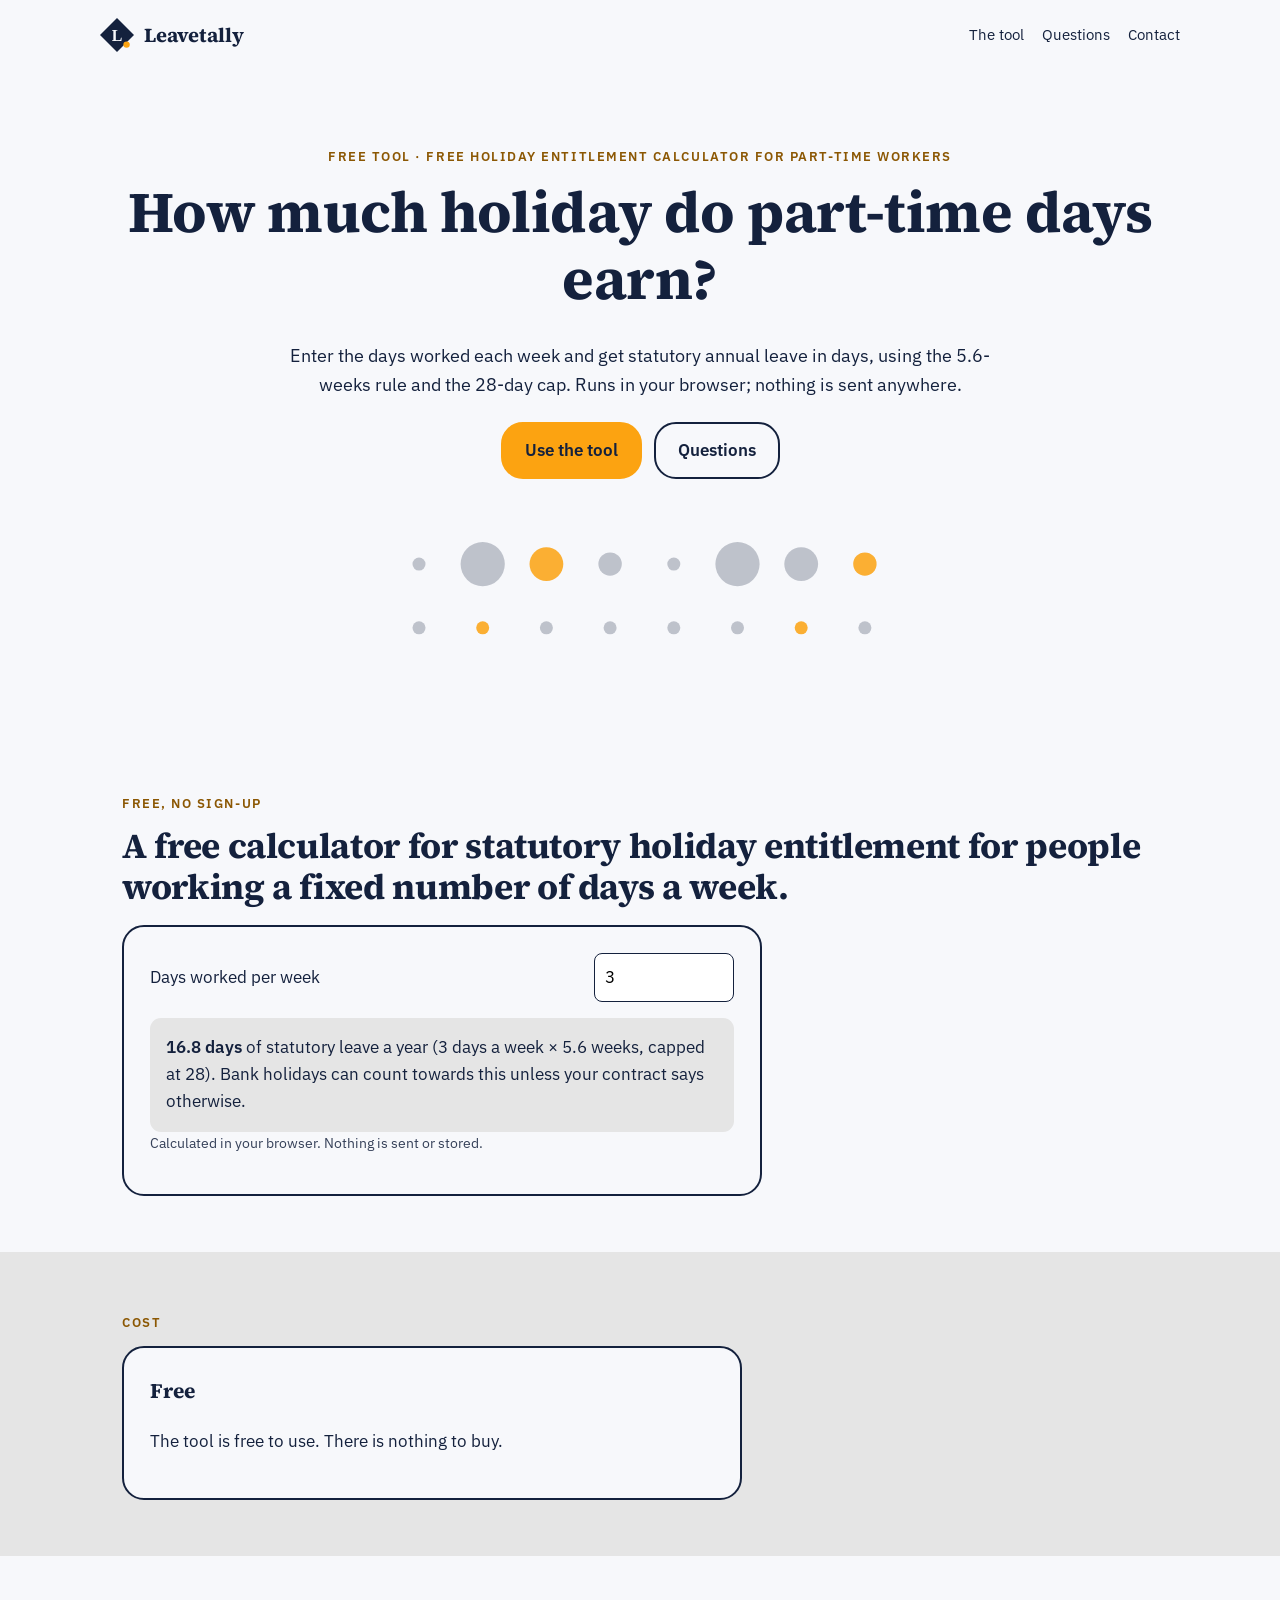
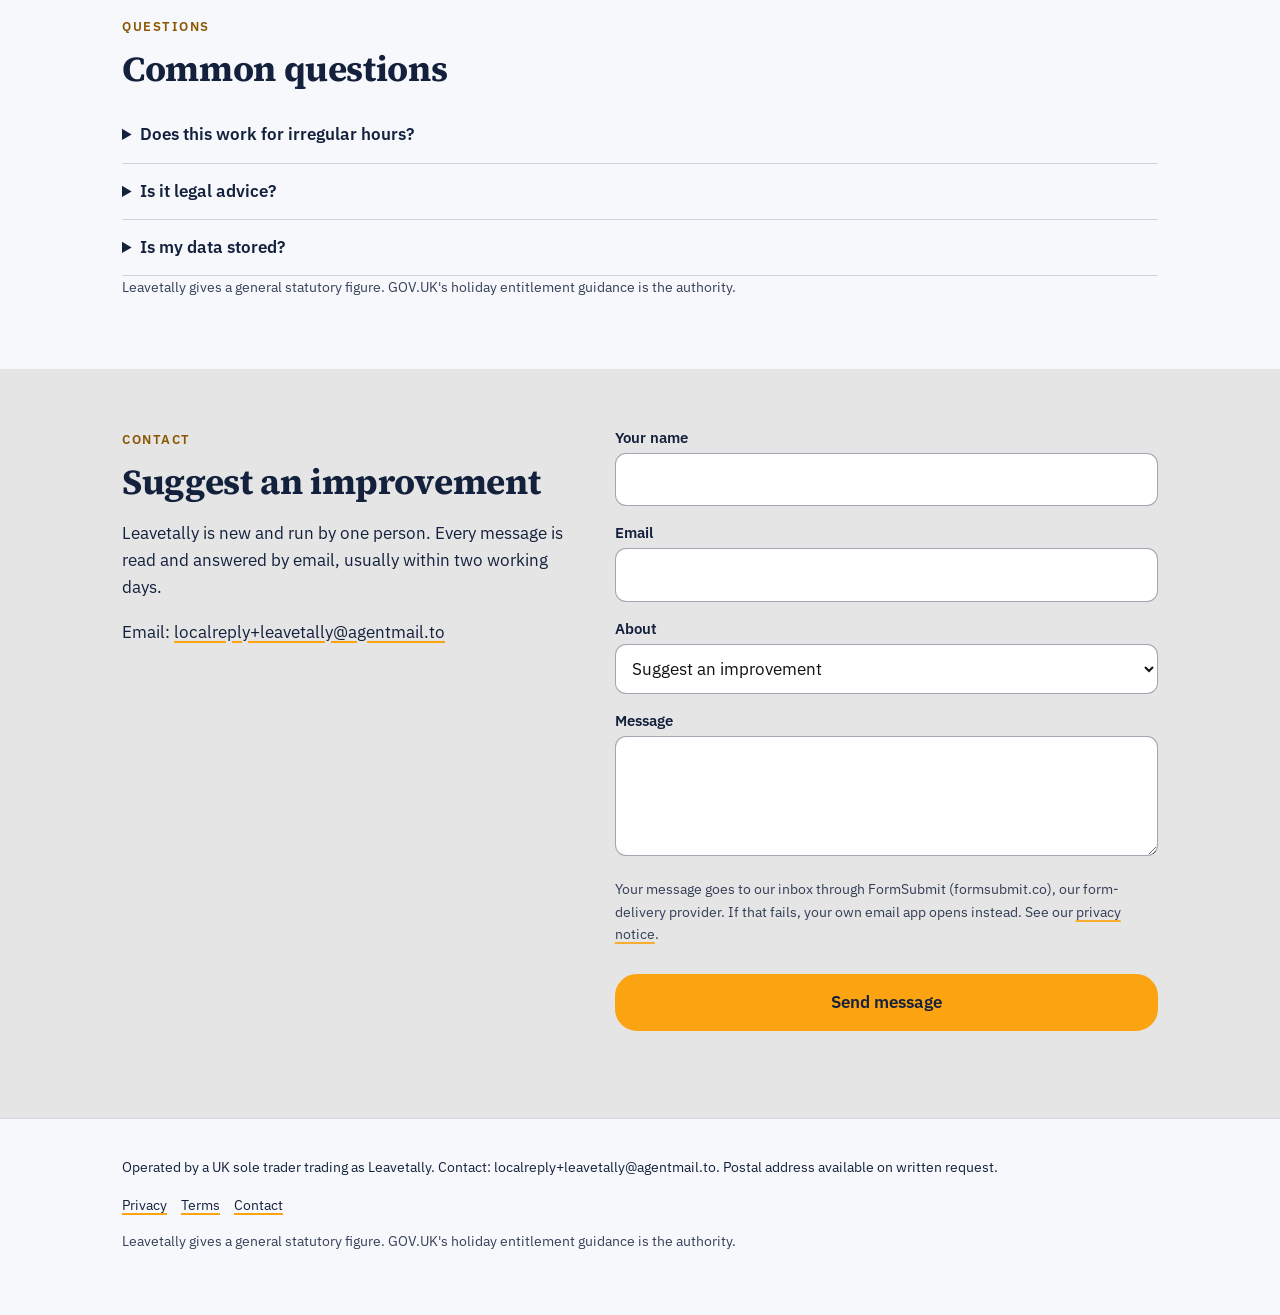
==== index.html @ 3ec3fa9c "Publish site 2026-10-19 21:36 BST" ====
<!doctype html>
<html lang="en-GB">
<head>
<meta charset="utf-8">
<meta name="viewport" content="width=device-width, initial-scale=1">
<meta http-equiv="Content-Security-Policy" content="default-src 'self'; img-src 'self' data: https://localreplyloop.goatcounter.com; style-src 'self'; script-src 'self'; font-src 'self'; connect-src 'self' https://formsubmit.co; form-action 'self'; base-uri 'self'; object-src 'none'">
<meta name="referrer" content="strict-origin-when-cross-origin">
<title>Leavetally: How much holiday do part-time days earn?</title>
<meta name="description" content="A free calculator for statutory holiday entitlement for people working a fixed number of days a week.">
<meta name="theme-color" content="#14213D">
<meta property="og:type" content="website"><meta property="og:title" content="Leavetally: How much holiday do part-time days earn?"><meta property="og:description" content="A free calculator for statutory holiday entitlement for people working a fixed number of days a week.">
<meta property="og:image" content="https://evanturner557-del.github.io/leavetally/assets/og.png"><meta property="og:image:width" content="1200"><meta property="og:image:height" content="630">
<meta property="og:image:alt" content="Leavetally: How much holiday do part-time days earn?"><meta property="og:site_name" content="Leavetally"><meta property="og:locale" content="en_GB">
<meta property="og:url" content="https://evanturner557-del.github.io/leavetally/"><meta name="twitter:card" content="summary_large_image">
<link rel="canonical" href="https://evanturner557-del.github.io/leavetally/">
<link rel="icon" href="assets/favicon.svg" type="image/svg+xml">
<link rel="stylesheet" href="assets/site.css">
<script src="assets/config.js"></script>
<script src="assets/analytics.js" defer></script>
<script src="_shared/kit.js" defer></script><script src="assets/tool.js" defer></script>
</head>
<body>
<a class="skip" href="#main">Skip to content</a>
<header><div class="wrap top"><a class="brand" href="./"><svg viewBox="0 0 64 64" aria-hidden="true" width="34" height="34"><path d="M32 0 64 32 32 64 0 32z" fill="#14213D"/><text x="32" y="43" text-anchor="middle" font-family="Georgia, serif" font-weight="700" font-size="30" fill="#F7F8FB">L</text><circle cx="50" cy="50" r="6" fill="#FCA311"/></svg>Leavetally</a><nav aria-label="Primary"><a href="#tool">The tool</a><a href="#faq">Questions</a><a href="#contact">Contact</a></nav></div></header><section class="hero"><div class="wrap"><span class="eyebrow">Free tool · Free holiday entitlement calculator for part-time workers</span><h1>How much holiday do part-time days earn?</h1><p class="lede">Enter the days worked each week and get statutory annual leave in days, using the 5.6-weeks rule and the 28-day cap. Runs in your browser; nothing is sent anywhere.</p><div class="ctas"><a class="btn" href="#tool" data-cta="hero">Use the tool</a><a class="btn ghost" href="#faq" data-cta="hero-secondary">Questions</a></div><div class="art"><svg viewBox="0 0 400 400" role="img" aria-label="Decorative pattern" class="motif" preserveAspectRatio="xMidYMid slice"><circle cx="30" cy="30" r="5" fill="#FCA311" fill-opacity="0.85"/><circle cx="30" cy="79" r="5" fill="#14213D" fill-opacity="0.25"/><circle cx="30" cy="128" r="5" fill="#14213D" fill-opacity="0.25"/><circle cx="30" cy="177" r="5" fill="#14213D" fill-opacity="0.25"/><circle cx="30" cy="226" r="5" fill="#14213D" fill-opacity="0.25"/><circle cx="30" cy="275" r="5" fill="#FCA311" fill-opacity="0.85"/><circle cx="30" cy="324" r="5" fill="#14213D" fill-opacity="0.25"/><circle cx="30" cy="373" r="5" fill="#14213D" fill-opacity="0.25"/><circle cx="79" cy="30" r="5" fill="#14213D" fill-opacity="0.25"/><circle cx="79" cy="79" r="9" fill="#14213D" fill-opacity="0.25"/><circle cx="79" cy="128" r="13" fill="#14213D" fill-opacity="0.25"/><circle cx="79" cy="177" r="17" fill="#14213D" fill-opacity="0.25"/><circle cx="79" cy="226" r="5" fill="#FCA311" fill-opacity="0.85"/><circle cx="79" cy="275" r="9" fill="#14213D" fill-opacity="0.25"/><circle cx="79" cy="324" r="13" fill="#14213D" fill-opacity="0.25"/><circle cx="79" cy="373" r="17" fill="#14213D" fill-opacity="0.25"/><circle cx="128" cy="30" r="5" fill="#14213D" fill-opacity="0.25"/><circle cx="128" cy="79" r="13" fill="#14213D" fill-opacity="0.25"/><circle cx="128" cy="128" r="5" fill="#14213D" fill-opacity="0.25"/><circle cx="128" cy="177" r="13" fill="#FCA311" fill-opacity="0.85"/><circle cx="128" cy="226" r="5" fill="#14213D" fill-opacity="0.25"/><circle cx="128" cy="275" r="13" fill="#14213D" fill-opacity="0.25"/><circle cx="128" cy="324" r="5" fill="#14213D" fill-opacity="0.25"/><circle cx="128" cy="373" r="13" fill="#14213D" fill-opacity="0.25"/><circle cx="177" cy="30" r="5" fill="#14213D" fill-opacity="0.25"/><circle cx="177" cy="79" r="17" fill="#14213D" fill-opacity="0.25"/><circle cx="177" cy="128" r="13" fill="#FCA311" fill-opacity="0.85"/><circle cx="177" cy="177" r="9" fill="#14213D" fill-opacity="0.25"/><circle cx="177" cy="226" r="5" fill="#14213D" fill-opacity="0.25"/><circle cx="177" cy="275" r="17" fill="#14213D" fill-opacity="0.25"/><circle cx="177" cy="324" r="13" fill="#14213D" fill-opacity="0.25"/><circle cx="177" cy="373" r="9" fill="#FCA311" fill-opacity="0.85"/><circle cx="226" cy="30" r="5" fill="#14213D" fill-opacity="0.25"/><circle cx="226" cy="79" r="5" fill="#FCA311" fill-opacity="0.85"/><circle cx="226" cy="128" r="5" fill="#14213D" fill-opacity="0.25"/><circle cx="226" cy="177" r="5" fill="#14213D" fill-opacity="0.25"/><circle cx="226" cy="226" r="5" fill="#14213D" fill-opacity="0.25"/><circle cx="226" cy="275" r="5" fill="#14213D" fill-opacity="0.25"/><circle cx="226" cy="324" r="5" fill="#FCA311" fill-opacity="0.85"/><circle cx="226" cy="373" r="5" fill="#14213D" fill-opacity="0.25"/><circle cx="275" cy="30" r="5" fill="#FCA311" fill-opacity="0.85"/><circle cx="275" cy="79" r="9" fill="#14213D" fill-opacity="0.25"/><circle cx="275" cy="128" r="13" fill="#14213D" fill-opacity="0.25"/><circle cx="275" cy="177" r="17" fill="#14213D" fill-opacity="0.25"/><circle cx="275" cy="226" r="5" fill="#14213D" fill-opacity="0.25"/><circle cx="275" cy="275" r="9" fill="#FCA311" fill-opacity="0.85"/><circle cx="275" cy="324" r="13" fill="#14213D" fill-opacity="0.25"/><circle cx="275" cy="373" r="17" fill="#14213D" fill-opacity="0.25"/><circle cx="324" cy="30" r="5" fill="#14213D" fill-opacity="0.25"/><circle cx="324" cy="79" r="13" fill="#14213D" fill-opacity="0.25"/><circle cx="324" cy="128" r="5" fill="#14213D" fill-opacity="0.25"/><circle cx="324" cy="177" r="13" fill="#14213D" fill-opacity="0.25"/><circle cx="324" cy="226" r="5" fill="#FCA311" fill-opacity="0.85"/><circle cx="324" cy="275" r="13" fill="#14213D" fill-opacity="0.25"/><circle cx="324" cy="324" r="5" fill="#14213D" fill-opacity="0.25"/><circle cx="324" cy="373" r="13" fill="#14213D" fill-opacity="0.25"/><circle cx="373" cy="30" r="5" fill="#14213D" fill-opacity="0.25"/><circle cx="373" cy="79" r="17" fill="#14213D" fill-opacity="0.25"/><circle cx="373" cy="128" r="13" fill="#14213D" fill-opacity="0.25"/><circle cx="373" cy="177" r="9" fill="#FCA311" fill-opacity="0.85"/><circle cx="373" cy="226" r="5" fill="#14213D" fill-opacity="0.25"/><circle cx="373" cy="275" r="17" fill="#14213D" fill-opacity="0.25"/><circle cx="373" cy="324" r="13" fill="#14213D" fill-opacity="0.25"/><circle cx="373" cy="373" r="9" fill="#14213D" fill-opacity="0.25"/></svg></div></div></section>
<main id="main">
<section id="tool"><div class="wrap"><span class="eyebrow">Free, no sign-up</span><h2>A free calculator for statutory holiday entitlement for people working a fixed number of days a week.</h2><form class="tool" id="calc" novalidate><div class="row"><label for="t-days">Days worked per week</label><input type="number" id="t-days" data-k="days" value="3" step="0.5" min="0" inputmode="decimal"></div><div class="result" id="result" role="status" aria-live="polite"></div><p class="fine">Calculated in your browser. Nothing is sent or stored.</p></form></div></section>
<section class="tint" id="price"><div class="wrap"><span class="eyebrow">Cost</span><div class="pricebox"><p class="price">Free</p><p>The tool is free to use. There is nothing to buy.</p></div></div></section>
<section id="faq"><div class="wrap"><span class="eyebrow">Questions</span><h2>Common questions</h2><details><summary>Does this work for irregular hours?</summary><p>No. Irregular-hours and part-year workers have separate rules. See GOV.UK&#x27;s holiday entitlement guidance.</p></details><details><summary>Is it legal advice?</summary><p>No. It applies the basic statutory rule. Contracts can give more.</p></details><details><summary>Is my data stored?</summary><p>No. The calculation happens in your browser.</p></details><p class="fine" style="margin-top:18px">Leavetally gives a general statutory figure. GOV.UK&#x27;s holiday entitlement guidance is the authority.</p></div></section>
<section class="tint" id="contact"><div class="wrap contact-grid"><div><span class="eyebrow">Contact</span><h2>Suggest an improvement</h2><p>Leavetally is new and run by one person. Every message is read and answered by email, usually within two working days.</p><p>Email: <a href="mailto:localreply+leavetally@agentmail.to">localreply+leavetally@agentmail.to</a></p></div><form class="form" data-contact data-formsubmit="localreply+leavetally@agentmail.to" data-email="localreply+leavetally@agentmail.to" data-subject="Leavetally enquiry" novalidate>
<div><label for="f-name">Your name</label><input id="f-name" name="name" autocomplete="name" required></div>
<div><label for="f-email">Email</label><input id="f-email" name="email" type="email" autocomplete="email" required></div>
<div><label for="f-plan">About</label><select id="f-plan" name="plan"><option value="Suggest an improvement">Suggest an improvement</option><option value="Report a mistake">Report a mistake</option><option value="Something else">Something else</option></select></div>
<div><label for="f-message">Message</label><textarea id="f-message" name="message"></textarea></div>
<p class="hint">Your message goes to our inbox through FormSubmit (formsubmit.co), our form-delivery provider. If that fails, your own email app opens instead. See our <a href="privacy.html">privacy notice</a>.</p>
<button class="btn" type="submit">Send message</button>
<p class="form-status" role="status" aria-live="polite"></p>
</form></div></section>
</main><footer><div class="wrap"><p>Operated by a UK sole trader trading as Leavetally. Contact: localreply+leavetally@agentmail.to. Postal address available on written request.</p>
<p><a href="privacy.html">Privacy</a><a href="terms.html">Terms</a><a href="./#contact">Contact</a></p>
<p class="fine">Leavetally gives a general statutory figure. GOV.UK&#x27;s holiday entitlement guidance is the authority.</p></div></footer>
</body></html>
---- assets/site.css ----
@font-face{font-family:'Source Serif 4';font-weight:700;font-style:normal;font-display:swap;src:url(fonts/source-serif-4-latin-700-normal.woff2) format('woff2')}
@font-face{font-family:'IBM Plex Sans';font-weight:400;font-style:normal;font-display:swap;src:url(fonts/ibm-plex-sans-latin-400-normal.woff2) format('woff2')}
@font-face{font-family:'IBM Plex Sans';font-weight:600;font-style:normal;font-display:swap;src:url(fonts/ibm-plex-sans-latin-600-normal.woff2) format('woff2')}
:root{--ink:#14213D;--paper:#F7F8FB;--acc:#FCA311;--acc-text:#8B5703;--on-acc:#14213D;--soft:#E5E5E5;--on-ink:#F7F8FB;--r:22px;--br:22px;--head:'Source Serif 4', Georgia, serif;--body:'IBM Plex Sans', system-ui, sans-serif}
*,*::before,*::after{box-sizing:border-box}html{scroll-behavior:smooth}@media (prefers-reduced-motion:reduce){html{scroll-behavior:auto}*{transition:none!important}}
body{margin:0;font-family:var(--body);color:var(--ink);background:var(--paper);line-height:1.6;font-size:17px;-webkit-font-smoothing:antialiased}
h1,h2,h3{font-family:var(--head);line-height:1.15;margin:0 0 .5em;letter-spacing:-.01em}h1{font-size:clamp(2.1rem,5vw,3.6rem)}h2{font-size:clamp(1.5rem,3vw,2.2rem)}h3{font-size:1.15rem}
p{margin:0 0 1em}a{color:var(--ink);text-decoration-color:var(--acc);text-underline-offset:3px;text-decoration-thickness:2px}
.wrap{max-width:1080px;margin:0 auto;padding:0 22px}.skip{position:absolute;left:-999px}.skip:focus{left:12px;top:12px;background:var(--ink);color:var(--on-ink);padding:8px 12px;z-index:9}
:focus-visible{outline:3px solid var(--acc);outline-offset:2px}
.top{display:flex;align-items:center;justify-content:space-between;padding:18px 0;gap:16px}.brand{display:flex;align-items:center;gap:10px;font-family:var(--head);font-weight:700;font-size:1.25rem;text-decoration:none}
.top nav a{margin-left:18px;font-size:.95rem;text-decoration:none}.top nav a:hover{text-decoration:underline}
.btn{display:inline-block;background:var(--acc);color:var(--on-acc);padding:13px 22px;border-radius:var(--br);font-weight:600;text-decoration:none;border:2px solid var(--acc);cursor:pointer;font:inherit;font-weight:600}
.btn:hover{filter:brightness(.94)}.btn.ghost{background:transparent;color:var(--ink);border-color:var(--ink)}
.eyebrow{display:inline-block;font-size:.8rem;letter-spacing:.12em;text-transform:uppercase;font-weight:600;color:var(--acc-text);margin-bottom:12px}
.hero{padding:48px 0 64px}.hero .lede{font-size:1.15rem;max-width:40em}.ctas{display:flex;gap:12px;flex-wrap:wrap;margin-top:22px}
.motif{width:100%;height:auto;max-width:420px;display:block}
.draft{display:inline-block;background:var(--soft);border:1px dashed var(--ink);padding:3px 10px;border-radius:999px;font-size:.82rem;font-weight:600;margin-bottom:14px}
section{padding:56px 0}.tint{background:var(--soft)}
.steps{display:grid;grid-template-columns:repeat(auto-fit,minmax(220px,1fr));gap:22px;counter-reset:s}
.step{padding:22px;border-radius:var(--r);background:var(--paper);border:1px solid color-mix(in srgb,var(--ink) 14%,transparent)}
.step::before{counter-increment:s;content:"0" counter(s);font-family:var(--head);font-weight:700;color:var(--acc-text);display:block;font-size:1.4rem;margin-bottom:6px}
.points{display:grid;grid-template-columns:repeat(auto-fit,minmax(240px,1fr));gap:26px}.point h3{border-top:4px solid var(--acc);padding-top:12px}
.price{font-family:var(--head);font-size:1.3rem;font-weight:700}.pricebox{border:2px solid var(--ink);border-radius:var(--r);padding:26px;max-width:620px;background:var(--paper)}
details{border-bottom:1px solid color-mix(in srgb,var(--ink) 18%,transparent);padding:14px 0}summary{cursor:pointer;font-weight:600}details p{margin-top:10px}
.form{display:grid;gap:14px;max-width:620px}.form label{font-weight:600;font-size:.95rem;display:block;margin-bottom:4px}
.form input,.form textarea,.form select{width:100%;padding:12px;border:1.5px solid color-mix(in srgb,var(--ink) 40%,transparent);border-radius:calc(var(--r)/2);font:inherit;background:#fff;color:#111}
.form textarea{min-height:120px}.hint,.fine{font-size:.88rem;opacity:.85}.form-status{font-weight:600}
.contact-grid{display:grid;grid-template-columns:1fr 1.2fr;gap:40px}@media(max-width:800px){.contact-grid{grid-template-columns:1fr}.top nav{display:none}}
footer{padding:36px 0 48px;font-size:.9rem;border-top:1px solid color-mix(in srgb,var(--ink) 15%,transparent)}footer a{margin-right:14px}
.tool{background:var(--paper);border:2px solid var(--ink);border-radius:var(--r);padding:26px;max-width:640px}.tool .row{display:grid;grid-template-columns:1fr 140px;gap:12px;align-items:center;margin-bottom:10px}
.tool input[type=number]{padding:10px;border:1.5px solid var(--ink);border-radius:8px;font:inherit;width:100%}.result{margin-top:16px;padding:16px;background:var(--soft);border-radius:calc(var(--r)/2);min-height:3em}
.check h3{margin-top:18px}.check label{display:flex;gap:10px;align-items:flex-start;padding:6px 0}.check input{width:20px;height:20px;accent-color:var(--acc)}
.legal{max-width:760px}.legal h2{font-size:1.3rem;margin-top:1.6em}
.hero{text-align:center;padding-top:72px}.hero .lede{margin:0 auto}.hero .ctas{justify-content:center}.hero .art{max-width:520px;margin:40px auto 0}.hero .art svg{max-width:none;height:150px;width:100%;border-radius:var(--r)}
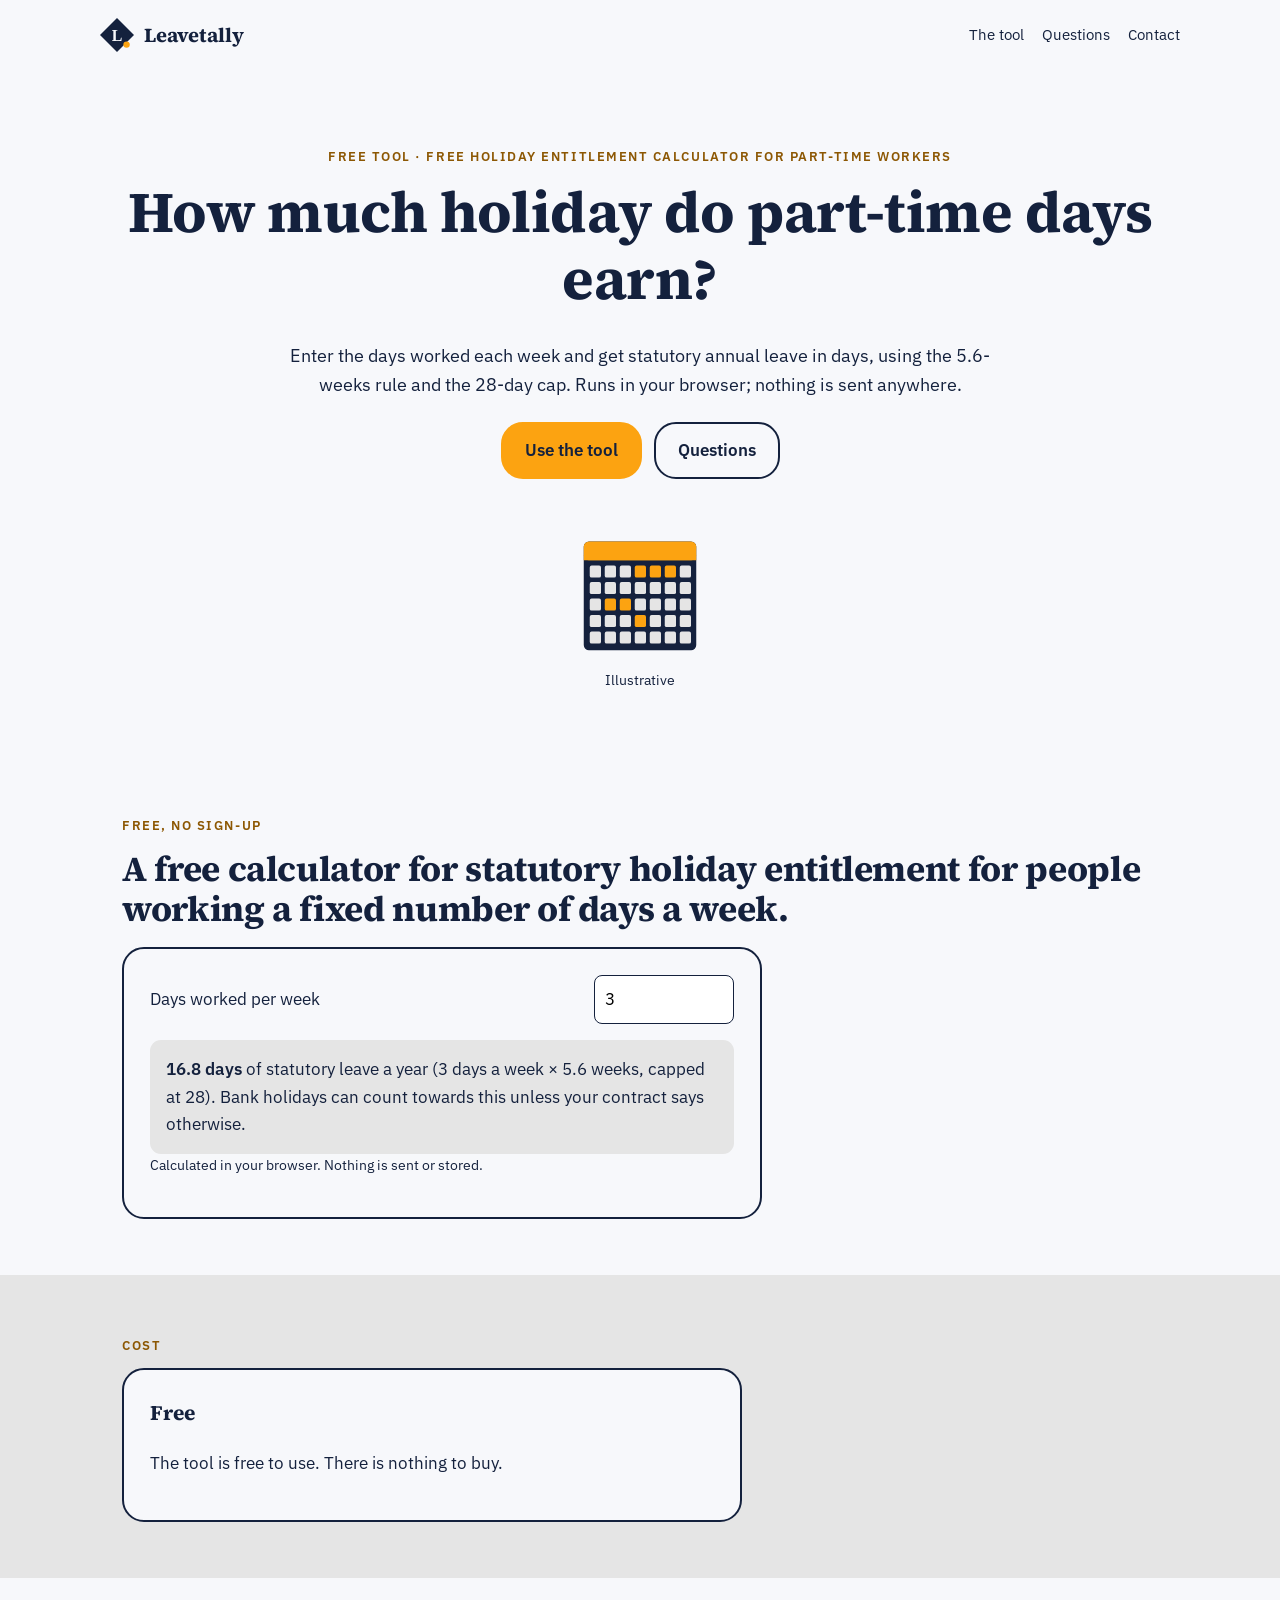
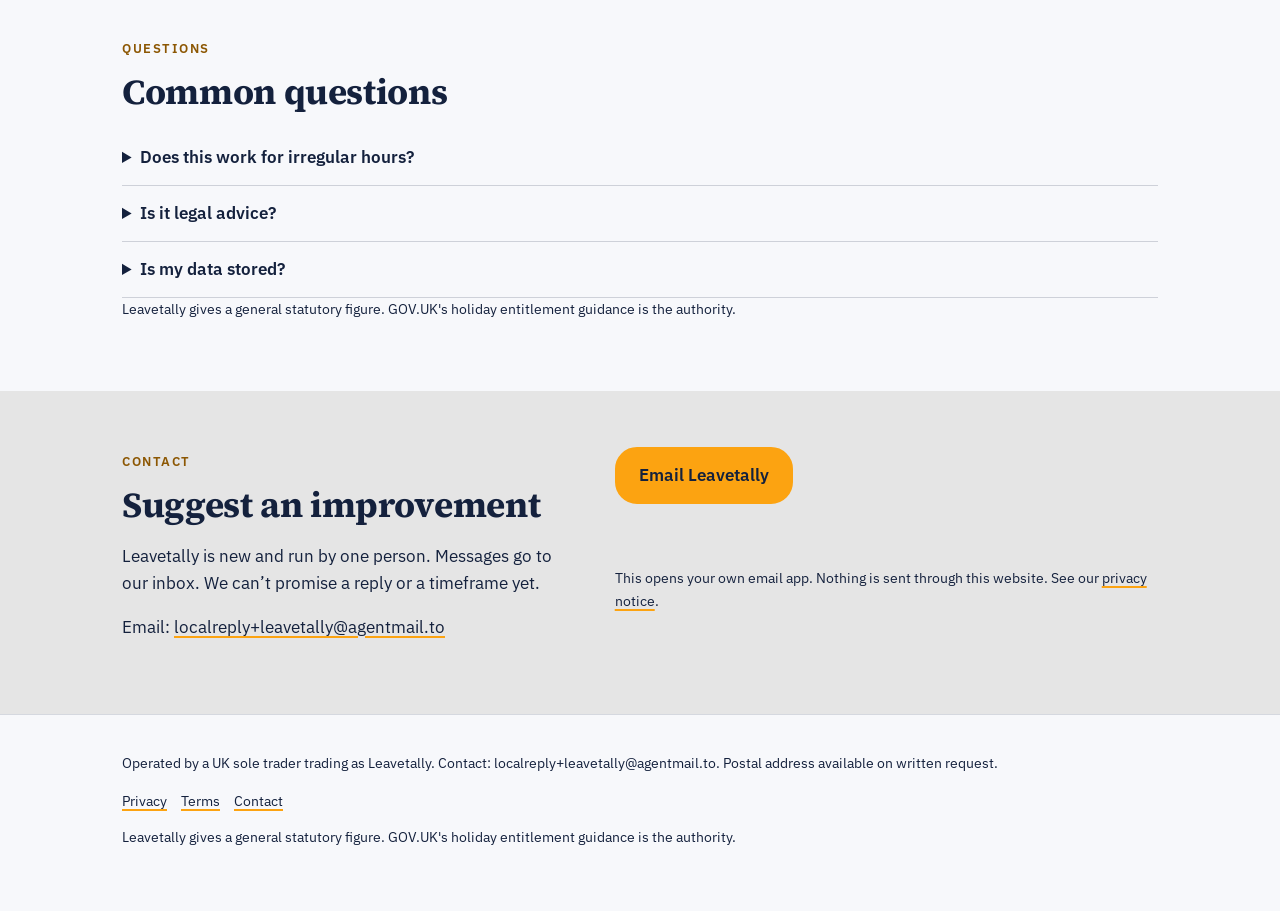
==== commit 7d42edf8: "Publish site 2026-10-21 08:28 BST" ====
--- a/index.html
+++ b/index.html
@@ -3,7 +3,7 @@
 <head>
 <meta charset="utf-8">
 <meta name="viewport" content="width=device-width, initial-scale=1">
-<meta http-equiv="Content-Security-Policy" content="default-src 'self'; img-src 'self' data: https://localreplyloop.goatcounter.com; style-src 'self'; script-src 'self'; font-src 'self'; connect-src 'self' https://formsubmit.co; form-action 'self'; base-uri 'self'; object-src 'none'">
+<meta http-equiv="Content-Security-Policy" content="default-src 'self'; img-src 'self' data: https://localreplyloop.goatcounter.com; style-src 'self'; script-src 'self'; font-src 'self'; connect-src 'self'; form-action 'self'; base-uri 'self'; object-src 'none'">
 <meta name="referrer" content="strict-origin-when-cross-origin">
 <title>Leavetally: How much holiday do part-time days earn?</title>
 <meta name="description" content="A free calculator for statutory holiday entitlement for people working a fixed number of days a week.">
@@ -21,20 +21,13 @@
 </head>
 <body>
 <a class="skip" href="#main">Skip to content</a>
-<header><div class="wrap top"><a class="brand" href="./"><svg viewBox="0 0 64 64" aria-hidden="true" width="34" height="34"><path d="M32 0 64 32 32 64 0 32z" fill="#14213D"/><text x="32" y="43" text-anchor="middle" font-family="Georgia, serif" font-weight="700" font-size="30" fill="#F7F8FB">L</text><circle cx="50" cy="50" r="6" fill="#FCA311"/></svg>Leavetally</a><nav aria-label="Primary"><a href="#tool">The tool</a><a href="#faq">Questions</a><a href="#contact">Contact</a></nav></div></header><section class="hero"><div class="wrap"><span class="eyebrow">Free tool · Free holiday entitlement calculator for part-time workers</span><h1>How much holiday do part-time days earn?</h1><p class="lede">Enter the days worked each week and get statutory annual leave in days, using the 5.6-weeks rule and the 28-day cap. Runs in your browser; nothing is sent anywhere.</p><div class="ctas"><a class="btn" href="#tool" data-cta="hero">Use the tool</a><a class="btn ghost" href="#faq" data-cta="hero-secondary">Questions</a></div><div class="art"><svg viewBox="0 0 400 400" role="img" aria-label="Decorative pattern" class="motif" preserveAspectRatio="xMidYMid slice"><circle cx="30" cy="30" r="5" fill="#FCA311" fill-opacity="0.85"/><circle cx="30" cy="79" r="5" fill="#14213D" fill-opacity="0.25"/><circle cx="30" cy="128" r="5" fill="#14213D" fill-opacity="0.25"/><circle cx="30" cy="177" r="5" fill="#14213D" fill-opacity="0.25"/><circle cx="30" cy="226" r="5" fill="#14213D" fill-opacity="0.25"/><circle cx="30" cy="275" r="5" fill="#FCA311" fill-opacity="0.85"/><circle cx="30" cy="324" r="5" fill="#14213D" fill-opacity="0.25"/><circle cx="30" cy="373" r="5" fill="#14213D" fill-opacity="0.25"/><circle cx="79" cy="30" r="5" fill="#14213D" fill-opacity="0.25"/><circle cx="79" cy="79" r="9" fill="#14213D" fill-opacity="0.25"/><circle cx="79" cy="128" r="13" fill="#14213D" fill-opacity="0.25"/><circle cx="79" cy="177" r="17" fill="#14213D" fill-opacity="0.25"/><circle cx="79" cy="226" r="5" fill="#FCA311" fill-opacity="0.85"/><circle cx="79" cy="275" r="9" fill="#14213D" fill-opacity="0.25"/><circle cx="79" cy="324" r="13" fill="#14213D" fill-opacity="0.25"/><circle cx="79" cy="373" r="17" fill="#14213D" fill-opacity="0.25"/><circle cx="128" cy="30" r="5" fill="#14213D" fill-opacity="0.25"/><circle cx="128" cy="79" r="13" fill="#14213D" fill-opacity="0.25"/><circle cx="128" cy="128" r="5" fill="#14213D" fill-opacity="0.25"/><circle cx="128" cy="177" r="13" fill="#FCA311" fill-opacity="0.85"/><circle cx="128" cy="226" r="5" fill="#14213D" fill-opacity="0.25"/><circle cx="128" cy="275" r="13" fill="#14213D" fill-opacity="0.25"/><circle cx="128" cy="324" r="5" fill="#14213D" fill-opacity="0.25"/><circle cx="128" cy="373" r="13" fill="#14213D" fill-opacity="0.25"/><circle cx="177" cy="30" r="5" fill="#14213D" fill-opacity="0.25"/><circle cx="177" cy="79" r="17" fill="#14213D" fill-opacity="0.25"/><circle cx="177" cy="128" r="13" fill="#FCA311" fill-opacity="0.85"/><circle cx="177" cy="177" r="9" fill="#14213D" fill-opacity="0.25"/><circle cx="177" cy="226" r="5" fill="#14213D" fill-opacity="0.25"/><circle cx="177" cy="275" r="17" fill="#14213D" fill-opacity="0.25"/><circle cx="177" cy="324" r="13" fill="#14213D" fill-opacity="0.25"/><circle cx="177" cy="373" r="9" fill="#FCA311" fill-opacity="0.85"/><circle cx="226" cy="30" r="5" fill="#14213D" fill-opacity="0.25"/><circle cx="226" cy="79" r="5" fill="#FCA311" fill-opacity="0.85"/><circle cx="226" cy="128" r="5" fill="#14213D" fill-opacity="0.25"/><circle cx="226" cy="177" r="5" fill="#14213D" fill-opacity="0.25"/><circle cx="226" cy="226" r="5" fill="#14213D" fill-opacity="0.25"/><circle cx="226" cy="275" r="5" fill="#14213D" fill-opacity="0.25"/><circle cx="226" cy="324" r="5" fill="#FCA311" fill-opacity="0.85"/><circle cx="226" cy="373" r="5" fill="#14213D" fill-opacity="0.25"/><circle cx="275" cy="30" r="5" fill="#FCA311" fill-opacity="0.85"/><circle cx="275" cy="79" r="9" fill="#14213D" fill-opacity="0.25"/><circle cx="275" cy="128" r="13" fill="#14213D" fill-opacity="0.25"/><circle cx="275" cy="177" r="17" fill="#14213D" fill-opacity="0.25"/><circle cx="275" cy="226" r="5" fill="#14213D" fill-opacity="0.25"/><circle cx="275" cy="275" r="9" fill="#FCA311" fill-opacity="0.85"/><circle cx="275" cy="324" r="13" fill="#14213D" fill-opacity="0.25"/><circle cx="275" cy="373" r="17" fill="#14213D" fill-opacity="0.25"/><circle cx="324" cy="30" r="5" fill="#14213D" fill-opacity="0.25"/><circle cx="324" cy="79" r="13" fill="#14213D" fill-opacity="0.25"/><circle cx="324" cy="128" r="5" fill="#14213D" fill-opacity="0.25"/><circle cx="324" cy="177" r="13" fill="#14213D" fill-opacity="0.25"/><circle cx="324" cy="226" r="5" fill="#FCA311" fill-opacity="0.85"/><circle cx="324" cy="275" r="13" fill="#14213D" fill-opacity="0.25"/><circle cx="324" cy="324" r="5" fill="#14213D" fill-opacity="0.25"/><circle cx="324" cy="373" r="13" fill="#14213D" fill-opacity="0.25"/><circle cx="373" cy="30" r="5" fill="#14213D" fill-opacity="0.25"/><circle cx="373" cy="79" r="17" fill="#14213D" fill-opacity="0.25"/><circle cx="373" cy="128" r="13" fill="#14213D" fill-opacity="0.25"/><circle cx="373" cy="177" r="9" fill="#FCA311" fill-opacity="0.85"/><circle cx="373" cy="226" r="5" fill="#14213D" fill-opacity="0.25"/><circle cx="373" cy="275" r="17" fill="#14213D" fill-opacity="0.25"/><circle cx="373" cy="324" r="13" fill="#14213D" fill-opacity="0.25"/><circle cx="373" cy="373" r="9" fill="#14213D" fill-opacity="0.25"/></svg></div></div></section>
+<header><div class="wrap top"><a class="brand" href="./"><svg viewBox="0 0 64 64" aria-hidden="true" width="34" height="34"><path d="M32 0 64 32 32 64 0 32z" fill="#14213D"/><text x="32" y="43" text-anchor="middle" font-family="Georgia, serif" font-weight="700" font-size="30" fill="#F7F8FB">L</text><circle cx="50" cy="50" r="6" fill="#FCA311"/></svg>Leavetally</a><nav aria-label="Primary"><a href="#tool">The tool</a><a href="#faq">Questions</a><a href="#contact">Contact</a></nav></div></header>
 <main id="main">
+<section class="hero"><div class="wrap"><span class="eyebrow">Free tool · Free holiday entitlement calculator for part-time workers</span><h1>How much holiday do part-time days earn?</h1><p class="lede">Enter the days worked each week and get statutory annual leave in days, using the 5.6-weeks rule and the 28-day cap. Runs in your browser; nothing is sent anywhere.</p><div class="ctas"><a class="btn" href="#tool" data-cta="hero">Use the tool</a><a class="btn ghost" href="#faq" data-cta="hero-secondary">Questions</a></div><figure class="art"><svg viewBox="0 0 400 400" aria-hidden="true" focusable="false" class="motif"><rect x="50" y="60" width="300" height="290" rx="14" fill="#14213D"/><rect x="50" y="60" width="300" height="50" rx="14" fill="#FCA311"/><rect x="50" y="96" width="300" height="14" fill="#FCA311"/><rect x="66" y="124" width="30" height="32" rx="5" fill="#E5E5E5"/><rect x="106" y="124" width="30" height="32" rx="5" fill="#E5E5E5"/><rect x="146" y="124" width="30" height="32" rx="5" fill="#E5E5E5"/><rect x="186" y="124" width="30" height="32" rx="5" fill="#FCA311"/><rect x="226" y="124" width="30" height="32" rx="5" fill="#FCA311"/><rect x="266" y="124" width="30" height="32" rx="5" fill="#FCA311"/><rect x="306" y="124" width="30" height="32" rx="5" fill="#E5E5E5"/><rect x="66" y="168" width="30" height="32" rx="5" fill="#E5E5E5"/><rect x="106" y="168" width="30" height="32" rx="5" fill="#E5E5E5"/><rect x="146" y="168" width="30" height="32" rx="5" fill="#E5E5E5"/><rect x="186" y="168" width="30" height="32" rx="5" fill="#E5E5E5"/><rect x="226" y="168" width="30" height="32" rx="5" fill="#E5E5E5"/><rect x="266" y="168" width="30" height="32" rx="5" fill="#E5E5E5"/><rect x="306" y="168" width="30" height="32" rx="5" fill="#E5E5E5"/><rect x="66" y="212" width="30" height="32" rx="5" fill="#E5E5E5"/><rect x="106" y="212" width="30" height="32" rx="5" fill="#FCA311"/><rect x="146" y="212" width="30" height="32" rx="5" fill="#FCA311"/><rect x="186" y="212" width="30" height="32" rx="5" fill="#E5E5E5"/><rect x="226" y="212" width="30" height="32" rx="5" fill="#E5E5E5"/><rect x="266" y="212" width="30" height="32" rx="5" fill="#E5E5E5"/><rect x="306" y="212" width="30" height="32" rx="5" fill="#E5E5E5"/><rect x="66" y="256" width="30" height="32" rx="5" fill="#E5E5E5"/><rect x="106" y="256" width="30" height="32" rx="5" fill="#E5E5E5"/><rect x="146" y="256" width="30" height="32" rx="5" fill="#E5E5E5"/><rect x="186" y="256" width="30" height="32" rx="5" fill="#FCA311"/><rect x="226" y="256" width="30" height="32" rx="5" fill="#E5E5E5"/><rect x="266" y="256" width="30" height="32" rx="5" fill="#E5E5E5"/><rect x="306" y="256" width="30" height="32" rx="5" fill="#E5E5E5"/><rect x="66" y="300" width="30" height="32" rx="5" fill="#E5E5E5"/><rect x="106" y="300" width="30" height="32" rx="5" fill="#E5E5E5"/><rect x="146" y="300" width="30" height="32" rx="5" fill="#E5E5E5"/><rect x="186" y="300" width="30" height="32" rx="5" fill="#E5E5E5"/><rect x="226" y="300" width="30" height="32" rx="5" fill="#E5E5E5"/><rect x="266" y="300" width="30" height="32" rx="5" fill="#E5E5E5"/><rect x="306" y="300" width="30" height="32" rx="5" fill="#E5E5E5"/></svg><figcaption class="fine">Illustrative</figcaption></figure></div></section>
 <section id="tool"><div class="wrap"><span class="eyebrow">Free, no sign-up</span><h2>A free calculator for statutory holiday entitlement for people working a fixed number of days a week.</h2><form class="tool" id="calc" novalidate><div class="row"><label for="t-days">Days worked per week</label><input type="number" id="t-days" data-k="days" value="3" step="0.5" min="0" inputmode="decimal"></div><div class="result" id="result" role="status" aria-live="polite"></div><p class="fine">Calculated in your browser. Nothing is sent or stored.</p></form></div></section>
 <section class="tint" id="price"><div class="wrap"><span class="eyebrow">Cost</span><div class="pricebox"><p class="price">Free</p><p>The tool is free to use. There is nothing to buy.</p></div></div></section>
 <section id="faq"><div class="wrap"><span class="eyebrow">Questions</span><h2>Common questions</h2><details><summary>Does this work for irregular hours?</summary><p>No. Irregular-hours and part-year workers have separate rules. See GOV.UK&#x27;s holiday entitlement guidance.</p></details><details><summary>Is it legal advice?</summary><p>No. It applies the basic statutory rule. Contracts can give more.</p></details><details><summary>Is my data stored?</summary><p>No. The calculation happens in your browser.</p></details><p class="fine" style="margin-top:18px">Leavetally gives a general statutory figure. GOV.UK&#x27;s holiday entitlement guidance is the authority.</p></div></section>
-<section class="tint" id="contact"><div class="wrap contact-grid"><div><span class="eyebrow">Contact</span><h2>Suggest an improvement</h2><p>Leavetally is new and run by one person. Every message is read and answered by email, usually within two working days.</p><p>Email: <a href="mailto:localreply+leavetally@agentmail.to">localreply+leavetally@agentmail.to</a></p></div><form class="form" data-contact data-formsubmit="localreply+leavetally@agentmail.to" data-email="localreply+leavetally@agentmail.to" data-subject="Leavetally enquiry" novalidate>
-<div><label for="f-name">Your name</label><input id="f-name" name="name" autocomplete="name" required></div>
-<div><label for="f-email">Email</label><input id="f-email" name="email" type="email" autocomplete="email" required></div>
-<div><label for="f-plan">About</label><select id="f-plan" name="plan"><option value="Suggest an improvement">Suggest an improvement</option><option value="Report a mistake">Report a mistake</option><option value="Something else">Something else</option></select></div>
-<div><label for="f-message">Message</label><textarea id="f-message" name="message"></textarea></div>
-<p class="hint">Your message goes to our inbox through FormSubmit (formsubmit.co), our form-delivery provider. If that fails, your own email app opens instead. See our <a href="privacy.html">privacy notice</a>.</p>
-<button class="btn" type="submit">Send message</button>
-<p class="form-status" role="status" aria-live="polite"></p>
-</form></div></section>
+<section class="tint" id="contact"><div class="wrap contact-grid"><div><span class="eyebrow">Contact</span><h2>Suggest an improvement</h2><p>Leavetally is new and run by one person. Messages go to our inbox. We can’t promise a reply or a timeframe yet.</p><p>Email: <a href="mailto:localreply+leavetally@agentmail.to">localreply+leavetally@agentmail.to</a></p></div><div class="form contact-mail"><p><a class="btn" href="mailto:localreply+leavetally@agentmail.to?subject=%5BLeavetally%5D%20Enquiry" data-cta="enquire">Email Leavetally</a></p><p class="hint">This opens your own email app. Nothing is sent through this website. See our <a href="privacy.html">privacy notice</a>.</p></div></div></section>
 </main><footer><div class="wrap"><p>Operated by a UK sole trader trading as Leavetally. Contact: localreply+leavetally@agentmail.to. Postal address available on written request.</p>
 <p><a href="privacy.html">Privacy</a><a href="terms.html">Terms</a><a href="./#contact">Contact</a></p>
 <p class="fine">Leavetally gives a general statutory figure. GOV.UK&#x27;s holiday entitlement guidance is the authority.</p></div></footer>
--- a/assets/site.css
+++ b/assets/site.css
@@ -1,7 +1,7 @@
 @font-face{font-family:'Source Serif 4';font-weight:700;font-style:normal;font-display:swap;src:url(fonts/source-serif-4-latin-700-normal.woff2) format('woff2')}
 @font-face{font-family:'IBM Plex Sans';font-weight:400;font-style:normal;font-display:swap;src:url(fonts/ibm-plex-sans-latin-400-normal.woff2) format('woff2')}
 @font-face{font-family:'IBM Plex Sans';font-weight:600;font-style:normal;font-display:swap;src:url(fonts/ibm-plex-sans-latin-600-normal.woff2) format('woff2')}
-:root{--ink:#14213D;--paper:#F7F8FB;--acc:#FCA311;--acc-text:#8B5703;--on-acc:#14213D;--soft:#E5E5E5;--on-ink:#F7F8FB;--r:22px;--br:22px;--head:'Source Serif 4', Georgia, serif;--body:'IBM Plex Sans', system-ui, sans-serif}
+:root{--ink:#14213D;--paper:#F7F8FB;--acc:#FCA311;--acc-text:#8C5703;--on-acc:#14213D;--acc-btn:#FCA311;--soft:#E5E5E5;--on-ink:#F7F8FB;--r:22px;--br:22px;--head:'Source Serif 4', Georgia, serif;--body:'IBM Plex Sans', system-ui, sans-serif}
 *,*::before,*::after{box-sizing:border-box}html{scroll-behavior:smooth}@media (prefers-reduced-motion:reduce){html{scroll-behavior:auto}*{transition:none!important}}
 body{margin:0;font-family:var(--body);color:var(--ink);background:var(--paper);line-height:1.6;font-size:17px;-webkit-font-smoothing:antialiased}
 h1,h2,h3{font-family:var(--head);line-height:1.15;margin:0 0 .5em;letter-spacing:-.01em}h1{font-size:clamp(2.1rem,5vw,3.6rem)}h2{font-size:clamp(1.5rem,3vw,2.2rem)}h3{font-size:1.15rem}
@@ -10,11 +10,11 @@
 :focus-visible{outline:3px solid var(--acc);outline-offset:2px}
 .top{display:flex;align-items:center;justify-content:space-between;padding:18px 0;gap:16px}.brand{display:flex;align-items:center;gap:10px;font-family:var(--head);font-weight:700;font-size:1.25rem;text-decoration:none}
 .top nav a{margin-left:18px;font-size:.95rem;text-decoration:none}.top nav a:hover{text-decoration:underline}
-.btn{display:inline-block;background:var(--acc);color:var(--on-acc);padding:13px 22px;border-radius:var(--br);font-weight:600;text-decoration:none;border:2px solid var(--acc);cursor:pointer;font:inherit;font-weight:600}
-.btn:hover{filter:brightness(.94)}.btn.ghost{background:transparent;color:var(--ink);border-color:var(--ink)}
+.btn{display:inline-block;background:var(--acc-btn);color:var(--on-acc);padding:13px 22px;border-radius:var(--br);font-weight:600;text-decoration:none;border:2px solid var(--acc-btn);cursor:pointer;font:inherit;font-weight:600}
+.btn:hover{filter:none;box-shadow:inset 0 0 0 2px currentColor}.btn.ghost{background:transparent;color:var(--ink);border-color:var(--ink)}
 .eyebrow{display:inline-block;font-size:.8rem;letter-spacing:.12em;text-transform:uppercase;font-weight:600;color:var(--acc-text);margin-bottom:12px}
 .hero{padding:48px 0 64px}.hero .lede{font-size:1.15rem;max-width:40em}.ctas{display:flex;gap:12px;flex-wrap:wrap;margin-top:22px}
-.motif{width:100%;height:auto;max-width:420px;display:block}
+.motif{width:100%;height:auto;max-width:420px;display:block}.art{margin:0}
 .draft{display:inline-block;background:var(--soft);border:1px dashed var(--ink);padding:3px 10px;border-radius:999px;font-size:.82rem;font-weight:600;margin-bottom:14px}
 section{padding:56px 0}.tint{background:var(--soft)}
 .steps{display:grid;grid-template-columns:repeat(auto-fit,minmax(220px,1fr));gap:22px;counter-reset:s}
@@ -25,8 +25,8 @@
 details{border-bottom:1px solid color-mix(in srgb,var(--ink) 18%,transparent);padding:14px 0}summary{cursor:pointer;font-weight:600}details p{margin-top:10px}
 .form{display:grid;gap:14px;max-width:620px}.form label{font-weight:600;font-size:.95rem;display:block;margin-bottom:4px}
 .form input,.form textarea,.form select{width:100%;padding:12px;border:1.5px solid color-mix(in srgb,var(--ink) 40%,transparent);border-radius:calc(var(--r)/2);font:inherit;background:#fff;color:#111}
-.form textarea{min-height:120px}.hint,.fine{font-size:.88rem;opacity:.85}.form-status{font-weight:600}
-.contact-grid{display:grid;grid-template-columns:1fr 1.2fr;gap:40px}@media(max-width:800px){.contact-grid{grid-template-columns:1fr}.top nav{display:none}}
+.form textarea{min-height:120px}.hint,.fine{font-size:.88rem}.form-status{font-weight:600}
+.contact-grid{display:grid;grid-template-columns:1fr 1.2fr;gap:40px}@media(max-width:800px){.contact-grid{grid-template-columns:1fr}.top nav a:not([href="#contact"]){display:none}.top nav a{margin-left:0;padding:10px 0;font-weight:600}}
 footer{padding:36px 0 48px;font-size:.9rem;border-top:1px solid color-mix(in srgb,var(--ink) 15%,transparent)}footer a{margin-right:14px}
 .tool{background:var(--paper);border:2px solid var(--ink);border-radius:var(--r);padding:26px;max-width:640px}.tool .row{display:grid;grid-template-columns:1fr 140px;gap:12px;align-items:center;margin-bottom:10px}
 .tool input[type=number]{padding:10px;border:1.5px solid var(--ink);border-radius:8px;font:inherit;width:100%}.result{margin-top:16px;padding:16px;background:var(--soft);border-radius:calc(var(--r)/2);min-height:3em}
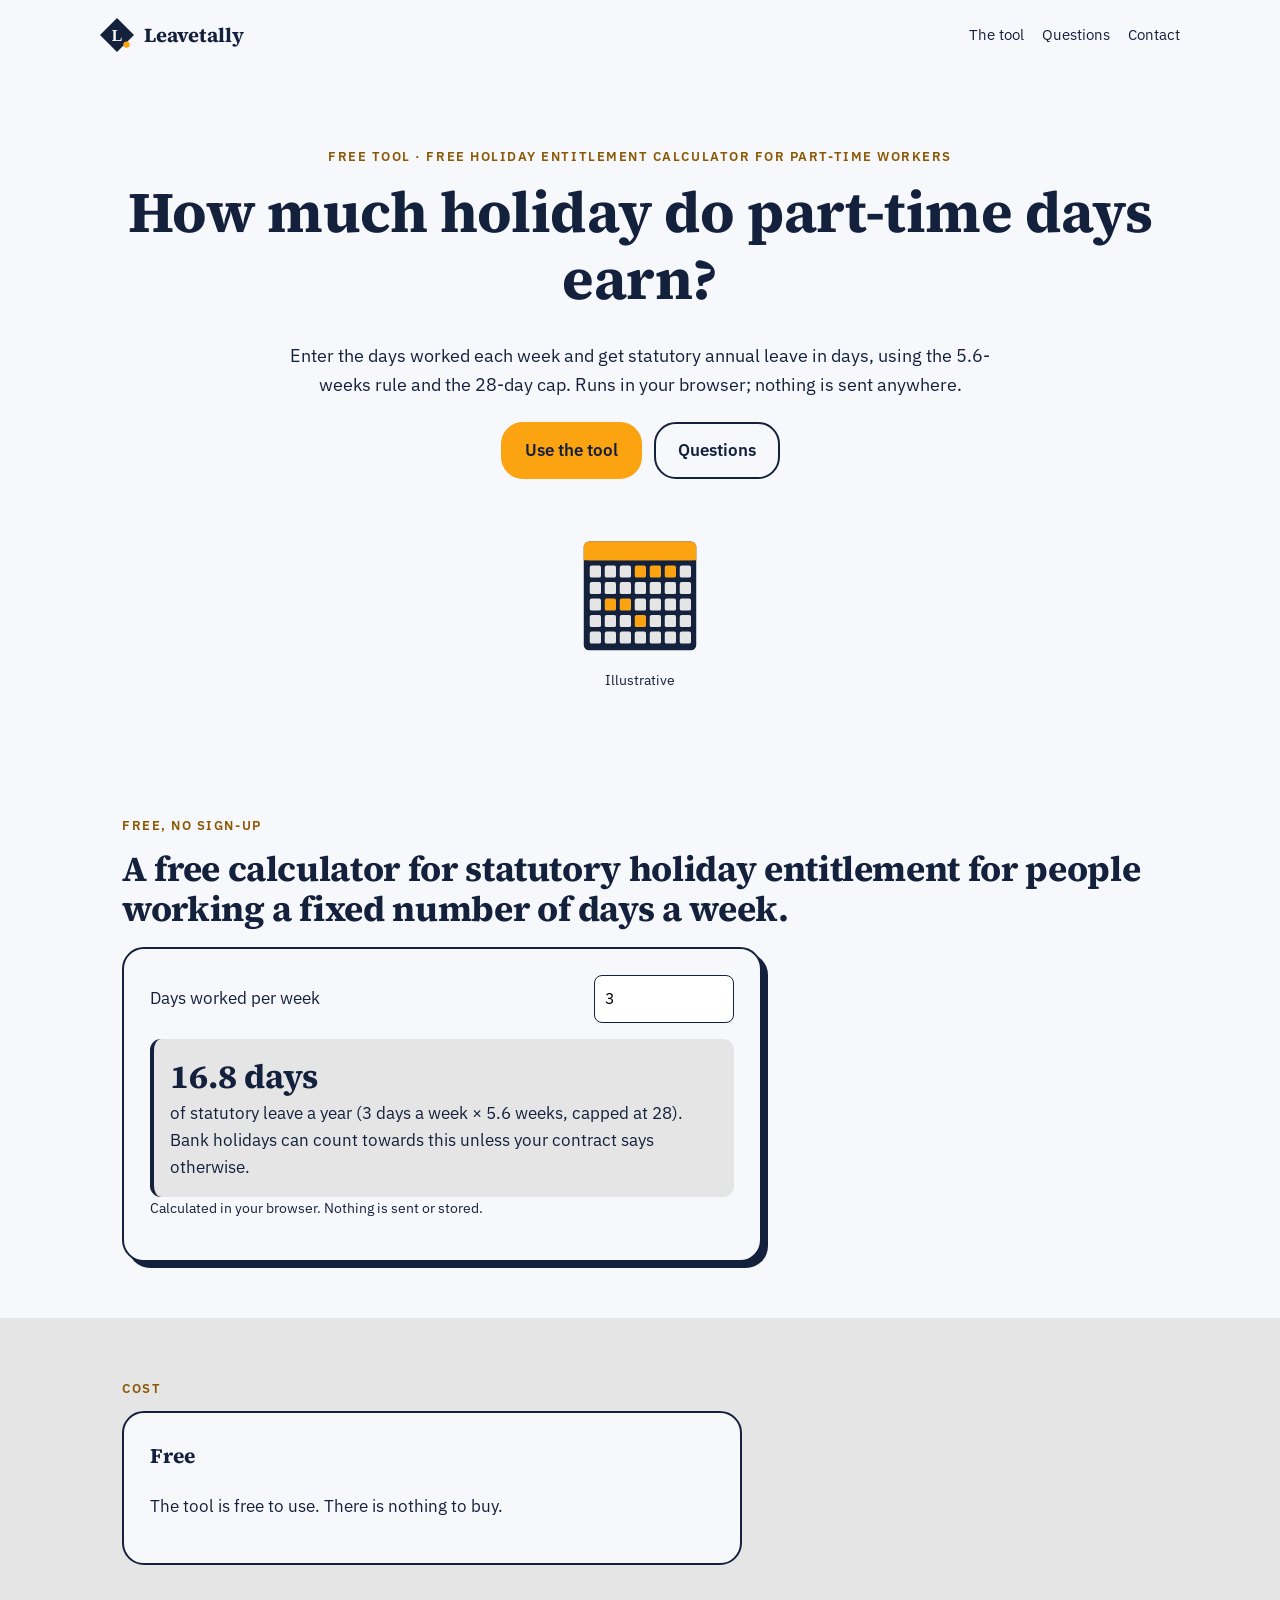
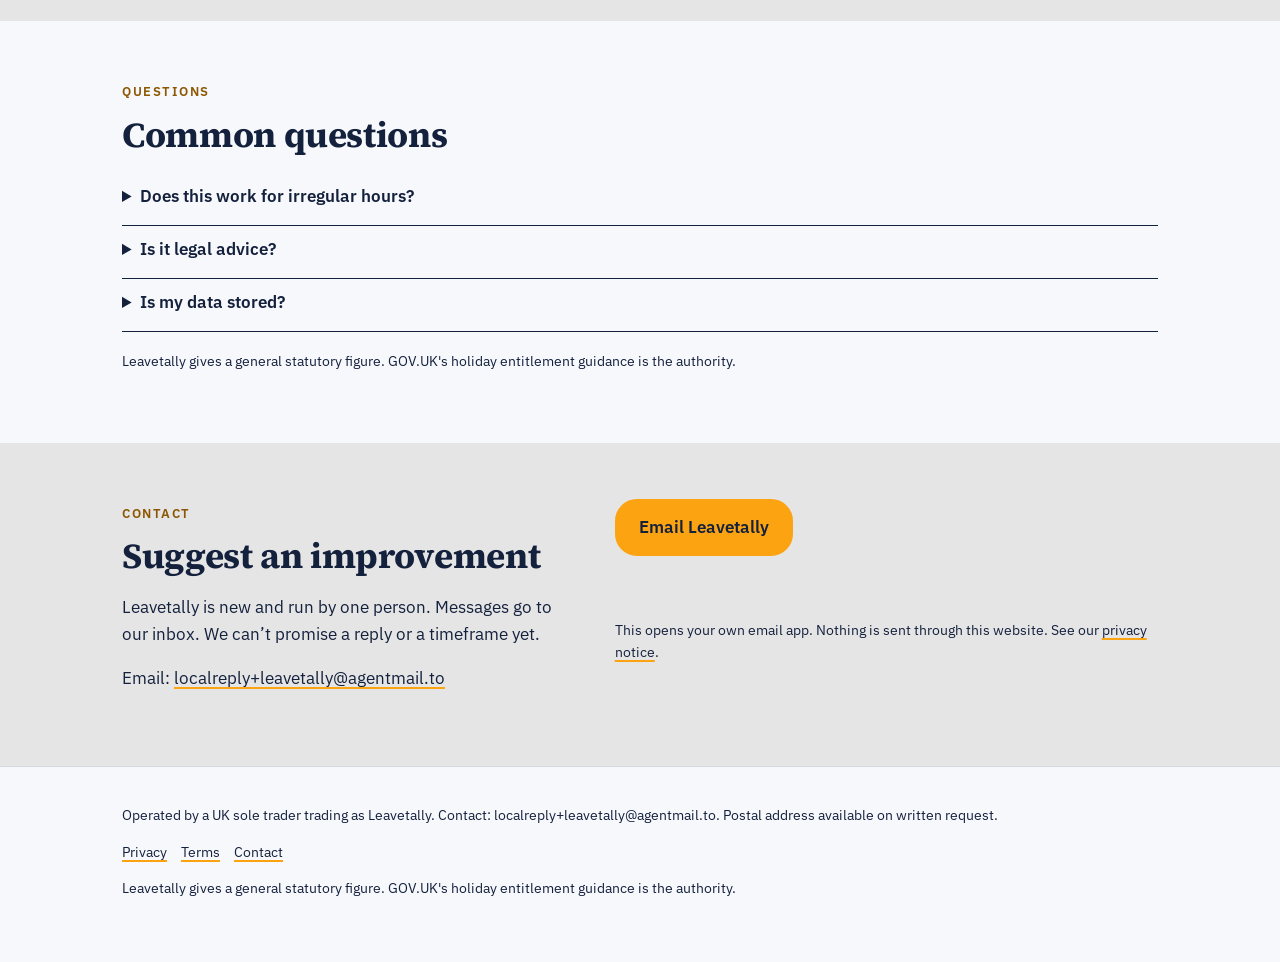
==== commit 998ed001: "Polish: prominent result card, 44px inputs, focus states, CSP-safe (no inline style)" ====
--- a/index.html
+++ b/index.html
@@ -26,7 +26,7 @@
 <section class="hero"><div class="wrap"><span class="eyebrow">Free tool · Free holiday entitlement calculator for part-time workers</span><h1>How much holiday do part-time days earn?</h1><p class="lede">Enter the days worked each week and get statutory annual leave in days, using the 5.6-weeks rule and the 28-day cap. Runs in your browser; nothing is sent anywhere.</p><div class="ctas"><a class="btn" href="#tool" data-cta="hero">Use the tool</a><a class="btn ghost" href="#faq" data-cta="hero-secondary">Questions</a></div><figure class="art"><svg viewBox="0 0 400 400" aria-hidden="true" focusable="false" class="motif"><rect x="50" y="60" width="300" height="290" rx="14" fill="#14213D"/><rect x="50" y="60" width="300" height="50" rx="14" fill="#FCA311"/><rect x="50" y="96" width="300" height="14" fill="#FCA311"/><rect x="66" y="124" width="30" height="32" rx="5" fill="#E5E5E5"/><rect x="106" y="124" width="30" height="32" rx="5" fill="#E5E5E5"/><rect x="146" y="124" width="30" height="32" rx="5" fill="#E5E5E5"/><rect x="186" y="124" width="30" height="32" rx="5" fill="#FCA311"/><rect x="226" y="124" width="30" height="32" rx="5" fill="#FCA311"/><rect x="266" y="124" width="30" height="32" rx="5" fill="#FCA311"/><rect x="306" y="124" width="30" height="32" rx="5" fill="#E5E5E5"/><rect x="66" y="168" width="30" height="32" rx="5" fill="#E5E5E5"/><rect x="106" y="168" width="30" height="32" rx="5" fill="#E5E5E5"/><rect x="146" y="168" width="30" height="32" rx="5" fill="#E5E5E5"/><rect x="186" y="168" width="30" height="32" rx="5" fill="#E5E5E5"/><rect x="226" y="168" width="30" height="32" rx="5" fill="#E5E5E5"/><rect x="266" y="168" width="30" height="32" rx="5" fill="#E5E5E5"/><rect x="306" y="168" width="30" height="32" rx="5" fill="#E5E5E5"/><rect x="66" y="212" width="30" height="32" rx="5" fill="#E5E5E5"/><rect x="106" y="212" width="30" height="32" rx="5" fill="#FCA311"/><rect x="146" y="212" width="30" height="32" rx="5" fill="#FCA311"/><rect x="186" y="212" width="30" height="32" rx="5" fill="#E5E5E5"/><rect x="226" y="212" width="30" height="32" rx="5" fill="#E5E5E5"/><rect x="266" y="212" width="30" height="32" rx="5" fill="#E5E5E5"/><rect x="306" y="212" width="30" height="32" rx="5" fill="#E5E5E5"/><rect x="66" y="256" width="30" height="32" rx="5" fill="#E5E5E5"/><rect x="106" y="256" width="30" height="32" rx="5" fill="#E5E5E5"/><rect x="146" y="256" width="30" height="32" rx="5" fill="#E5E5E5"/><rect x="186" y="256" width="30" height="32" rx="5" fill="#FCA311"/><rect x="226" y="256" width="30" height="32" rx="5" fill="#E5E5E5"/><rect x="266" y="256" width="30" height="32" rx="5" fill="#E5E5E5"/><rect x="306" y="256" width="30" height="32" rx="5" fill="#E5E5E5"/><rect x="66" y="300" width="30" height="32" rx="5" fill="#E5E5E5"/><rect x="106" y="300" width="30" height="32" rx="5" fill="#E5E5E5"/><rect x="146" y="300" width="30" height="32" rx="5" fill="#E5E5E5"/><rect x="186" y="300" width="30" height="32" rx="5" fill="#E5E5E5"/><rect x="226" y="300" width="30" height="32" rx="5" fill="#E5E5E5"/><rect x="266" y="300" width="30" height="32" rx="5" fill="#E5E5E5"/><rect x="306" y="300" width="30" height="32" rx="5" fill="#E5E5E5"/></svg><figcaption class="fine">Illustrative</figcaption></figure></div></section>
 <section id="tool"><div class="wrap"><span class="eyebrow">Free, no sign-up</span><h2>A free calculator for statutory holiday entitlement for people working a fixed number of days a week.</h2><form class="tool" id="calc" novalidate><div class="row"><label for="t-days">Days worked per week</label><input type="number" id="t-days" data-k="days" value="3" step="0.5" min="0" inputmode="decimal"></div><div class="result" id="result" role="status" aria-live="polite"></div><p class="fine">Calculated in your browser. Nothing is sent or stored.</p></form></div></section>
 <section class="tint" id="price"><div class="wrap"><span class="eyebrow">Cost</span><div class="pricebox"><p class="price">Free</p><p>The tool is free to use. There is nothing to buy.</p></div></div></section>
-<section id="faq"><div class="wrap"><span class="eyebrow">Questions</span><h2>Common questions</h2><details><summary>Does this work for irregular hours?</summary><p>No. Irregular-hours and part-year workers have separate rules. See GOV.UK&#x27;s holiday entitlement guidance.</p></details><details><summary>Is it legal advice?</summary><p>No. It applies the basic statutory rule. Contracts can give more.</p></details><details><summary>Is my data stored?</summary><p>No. The calculation happens in your browser.</p></details><p class="fine" style="margin-top:18px">Leavetally gives a general statutory figure. GOV.UK&#x27;s holiday entitlement guidance is the authority.</p></div></section>
+<section id="faq"><div class="wrap"><span class="eyebrow">Questions</span><h2>Common questions</h2><details><summary>Does this work for irregular hours?</summary><p>No. Irregular-hours and part-year workers have separate rules. See GOV.UK&#x27;s holiday entitlement guidance.</p></details><details><summary>Is it legal advice?</summary><p>No. It applies the basic statutory rule. Contracts can give more.</p></details><details><summary>Is my data stored?</summary><p>No. The calculation happens in your browser.</p></details><p class="fine mt">Leavetally gives a general statutory figure. GOV.UK&#x27;s holiday entitlement guidance is the authority.</p></div></section>
 <section class="tint" id="contact"><div class="wrap contact-grid"><div><span class="eyebrow">Contact</span><h2>Suggest an improvement</h2><p>Leavetally is new and run by one person. Messages go to our inbox. We can’t promise a reply or a timeframe yet.</p><p>Email: <a href="mailto:localreply+leavetally@agentmail.to">localreply+leavetally@agentmail.to</a></p></div><div class="form contact-mail"><p><a class="btn" href="mailto:localreply+leavetally@agentmail.to?subject=%5BLeavetally%5D%20Enquiry" data-cta="enquire">Email Leavetally</a></p><p class="hint">This opens your own email app. Nothing is sent through this website. See our <a href="privacy.html">privacy notice</a>.</p></div></div></section>
 </main><footer><div class="wrap"><p>Operated by a UK sole trader trading as Leavetally. Contact: localreply+leavetally@agentmail.to. Postal address available on written request.</p>
 <p><a href="privacy.html">Privacy</a><a href="terms.html">Terms</a><a href="./#contact">Contact</a></p>
--- a/assets/site.css
+++ b/assets/site.css
@@ -33,3 +33,12 @@
 .check h3{margin-top:18px}.check label{display:flex;gap:10px;align-items:flex-start;padding:6px 0}.check input{width:20px;height:20px;accent-color:var(--acc)}
 .legal{max-width:760px}.legal h2{font-size:1.3rem;margin-top:1.6em}
 .hero{text-align:center;padding-top:72px}.hero .lede{margin:0 auto}.hero .ctas{justify-content:center}.hero .art{max-width:520px;margin:40px auto 0}.hero .art svg{max-width:none;height:150px;width:100%;border-radius:var(--r)}
+/* polish 2026-11-08 */
+.mt{margin-top:18px}
+.tool{box-shadow:6px 6px 0 var(--ink)}
+.tool input[type=number],.tool input,.tool select{font-size:16px;min-height:44px}
+.tool input:focus-visible,.tool select:focus-visible{outline:3px solid var(--ink);outline-offset:2px}
+.result{border-left:4px solid var(--ink)}
+.result strong{display:block;font-family:var(--head);font-size:clamp(1.6rem,6vw,2.1rem);line-height:1.15;margin:2px 0 4px}
+details{border-bottom:1px solid currentColor;padding:10px 0}details summary{cursor:pointer;min-height:32px}
+@media(max-width:420px){.tool{padding:18px}.tool .row{grid-template-columns:1fr}}
